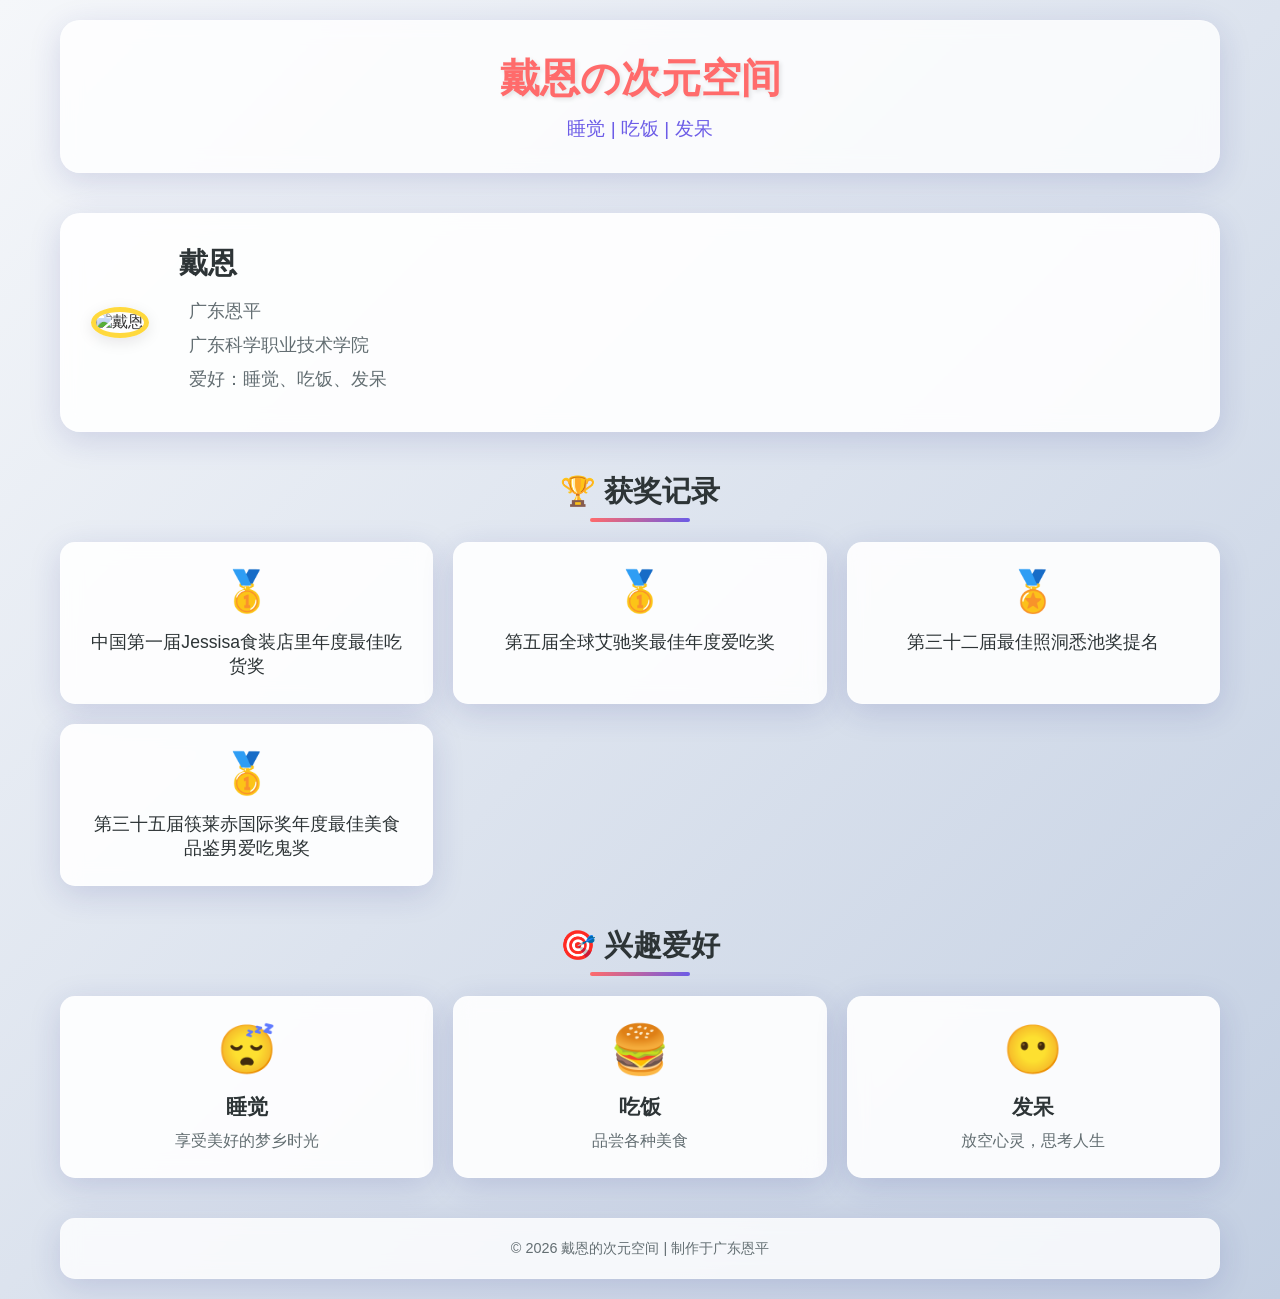
==== index.html @ af7767e3 "Initial commit: 次元可爱风格个人主页" ====
<!DOCTYPE html>
<html lang="zh-CN">
<head>
    <meta charset="UTF-8">
    <meta name="viewport" content="width=device-width, initial-scale=1.0">
    <title>戴恩的个人主页</title>
    <link rel="stylesheet" href="style.css">
    <script src="https://kit.fontawesome.com/a076d05399.js" crossorigin="anonymous"></script>
</head>
<body>
    <div class="container">
        <!-- 头部区域 -->
        <header class="header">
            <div class="header-content">
                <h1>戴恩の次元空间</h1>
                <p class="subtitle">睡觉 | 吃饭 | 发呆</p>
            </div>
        </header>

        <!-- 个人信息卡片 -->
        <section class="profile-card">
            <div class="profile-image">
                <img src="https://trae-api-cn.mchost.guru/api/ide/v1/text_to_image?prompt=cute%20anime%20boy%20with%20black%20hair%20and%20glasses%2C%20smiling%2C%20chibi%20style%2C%20pastel%20colors%2C%20simple%20background&image_size=square_hd" alt="戴恩">
            </div>
            <div class="profile-info">
                <h2>戴恩</h2>
                <p><i class="fas fa-map-marker-alt"></i> 广东恩平</p>
                <p><i class="fas fa-graduation-cap"></i> 广东科学职业技术学院</p>
                <p><i class="fas fa-heart"></i> 爱好：睡觉、吃饭、发呆</p>
            </div>
        </section>

        <!-- 奖项展示 -->
        <section class="awards-section">
            <h2 class="section-title">🏆 获奖记录</h2>
            <div class="awards-grid">
                <div class="award-card">
                    <div class="award-icon">🥇</div>
                    <h3>中国第一届Jessisa食装店里年度最佳吃货奖</h3>
                </div>
                <div class="award-card">
                    <div class="award-icon">🥇</div>
                    <h3>第五届全球艾驰奖最佳年度爱吃奖</h3>
                </div>
                <div class="award-card">
                    <div class="award-icon">🏅</div>
                    <h3>第三十二届最佳照洞悉池奖提名</h3>
                </div>
                <div class="award-card">
                    <div class="award-icon">🥇</div>
                    <h3>第三十五届筷莱赤国际奖年度最佳美食品鉴男爱吃鬼奖</h3>
                </div>
            </div>
        </section>

        <!-- 兴趣爱好 -->
        <section class="hobbies-section">
            <h2 class="section-title">🎯 兴趣爱好</h2>
            <div class="hobbies-grid">
                <div class="hobby-card">
                    <div class="hobby-icon">😴</div>
                    <h3>睡觉</h3>
                    <p>享受美好的梦乡时光</p>
                </div>
                <div class="hobby-card">
                    <div class="hobby-icon">🍔</div>
                    <h3>吃饭</h3>
                    <p>品尝各种美食</p>
                </div>
                <div class="hobby-card">
                    <div class="hobby-icon">😶</div>
                    <h3>发呆</h3>
                    <p>放空心灵，思考人生</p>
                </div>
            </div>
        </section>

        <!-- 底部 -->
        <footer class="footer">
            <p>© 2026 戴恩的次元空间 | 制作于广东恩平</p>
        </footer>
    </div>

    <script src="script.js"></script>
</body>
</html>
---- style.css ----
/* 全局样式 */
* {
    margin: 0;
    padding: 0;
    box-sizing: border-box;
}

body {
    font-family: 'Segoe UI', Tahoma, Geneva, Verdana, sans-serif;
    background: linear-gradient(135deg, #f5f7fa 0%, #c3cfe2 100%);
    min-height: 100vh;
    color: #333;
}

.container {
    max-width: 1200px;
    margin: 0 auto;
    padding: 20px;
}

/* 头部样式 */
.header {
    text-align: center;
    margin-bottom: 40px;
    background: rgba(255, 255, 255, 0.8);
    border-radius: 20px;
    padding: 30px;
    box-shadow: 0 8px 32px rgba(31, 38, 135, 0.15);
    backdrop-filter: blur(10px);
    border: 1px solid rgba(255, 255, 255, 0.18);
    animation: float 3s ease-in-out infinite;
}

.header h1 {
    font-size: 2.5rem;
    color: #ff6b6b;
    margin-bottom: 10px;
    text-shadow: 2px 2px 4px rgba(0, 0, 0, 0.1);
    font-weight: bold;
}

.subtitle {
    font-size: 1.2rem;
    color: #6c5ce7;
    font-weight: 500;
}

/* 个人信息卡片 */
.profile-card {
    display: flex;
    align-items: center;
    background: rgba(255, 255, 255, 0.9);
    border-radius: 20px;
    padding: 30px;
    margin-bottom: 40px;
    box-shadow: 0 8px 32px rgba(31, 38, 135, 0.15);
    backdrop-filter: blur(10px);
    border: 1px solid rgba(255, 255, 255, 0.18);
    transition: transform 0.3s ease;
}

.profile-card:hover {
    transform: translateY(-10px);
}

.profile-image {
    margin-right: 30px;
}

.profile-image img {
    width: 150px;
    height: 150px;
    border-radius: 50%;
    object-fit: cover;
    border: 5px solid #ffd93d;
    box-shadow: 0 4px 15px rgba(0, 0, 0, 0.1);
}

.profile-info h2 {
    font-size: 1.8rem;
    color: #2d3436;
    margin-bottom: 15px;
}

.profile-info p {
    font-size: 1.1rem;
    margin-bottom: 10px;
    color: #636e72;
    display: flex;
    align-items: center;
}

.profile-info i {
    margin-right: 10px;
    color: #6c5ce7;
}

/* 章节标题 */
.section-title {
    text-align: center;
    font-size: 1.8rem;
    color: #2d3436;
    margin-bottom: 30px;
    position: relative;
}

.section-title::after {
    content: '';
    position: absolute;
    bottom: -10px;
    left: 50%;
    transform: translateX(-50%);
    width: 100px;
    height: 4px;
    background: linear-gradient(90deg, #ff6b6b, #6c5ce7);
    border-radius: 2px;
}

/* 奖项展示 */
.awards-section {
    margin-bottom: 40px;
}

.awards-grid {
    display: grid;
    grid-template-columns: repeat(auto-fit, minmax(300px, 1fr));
    gap: 20px;
}

.award-card {
    background: rgba(255, 255, 255, 0.9);
    border-radius: 15px;
    padding: 25px;
    box-shadow: 0 8px 32px rgba(31, 38, 135, 0.15);
    backdrop-filter: blur(10px);
    border: 1px solid rgba(255, 255, 255, 0.18);
    text-align: center;
    transition: transform 0.3s ease;
}

.award-card:hover {
    transform: translateY(-5px);
    box-shadow: 0 12px 40px rgba(31, 38, 135, 0.2);
}

.award-icon {
    font-size: 2.5rem;
    margin-bottom: 15px;
}

.award-card h3 {
    font-size: 1.1rem;
    color: #2d3436;
    font-weight: 500;
}

/* 兴趣爱好 */
.hobbies-section {
    margin-bottom: 40px;
}

.hobbies-grid {
    display: grid;
    grid-template-columns: repeat(auto-fit, minmax(250px, 1fr));
    gap: 20px;
}

.hobby-card {
    background: rgba(255, 255, 255, 0.9);
    border-radius: 15px;
    padding: 25px;
    box-shadow: 0 8px 32px rgba(31, 38, 135, 0.15);
    backdrop-filter: blur(10px);
    border: 1px solid rgba(255, 255, 255, 0.18);
    text-align: center;
    transition: transform 0.3s ease;
}

.hobby-card:hover {
    transform: translateY(-5px);
    box-shadow: 0 12px 40px rgba(31, 38, 135, 0.2);
}

.hobby-icon {
    font-size: 3rem;
    margin-bottom: 15px;
}

.hobby-card h3 {
    font-size: 1.3rem;
    color: #2d3436;
    margin-bottom: 10px;
}

.hobby-card p {
    color: #636e72;
    font-size: 1rem;
}

/* 底部 */
.footer {
    text-align: center;
    padding: 20px;
    background: rgba(255, 255, 255, 0.8);
    border-radius: 15px;
    margin-top: 40px;
    box-shadow: 0 8px 32px rgba(31, 38, 135, 0.15);
    backdrop-filter: blur(10px);
    border: 1px solid rgba(255, 255, 255, 0.18);
}

.footer p {
    color: #636e72;
    font-size: 0.9rem;
}

/* 动画效果 */
@keyframes float {
    0% {
        transform: translateY(0px);
    }
    50% {
        transform: translateY(-10px);
    }
    100% {
        transform: translateY(0px);
    }
}

/* 响应式设计 */
@media (max-width: 768px) {
    .profile-card {
        flex-direction: column;
        text-align: center;
    }
    
    .profile-image {
        margin-right: 0;
        margin-bottom: 20px;
    }
    
    .header h1 {
        font-size: 2rem;
    }
    
    .awards-grid,
    .hobbies-grid {
        grid-template-columns: 1fr;
    }
}

/* 滚动条样式 */
::-webkit-scrollbar {
    width: 10px;
}

::-webkit-scrollbar-track {
    background: #f1f1f1;
    border-radius: 10px;
}

::-webkit-scrollbar-thumb {
    background: #ff6b6b;
    border-radius: 10px;
}

::-webkit-scrollbar-thumb:hover {
    background: #6c5ce7;
}
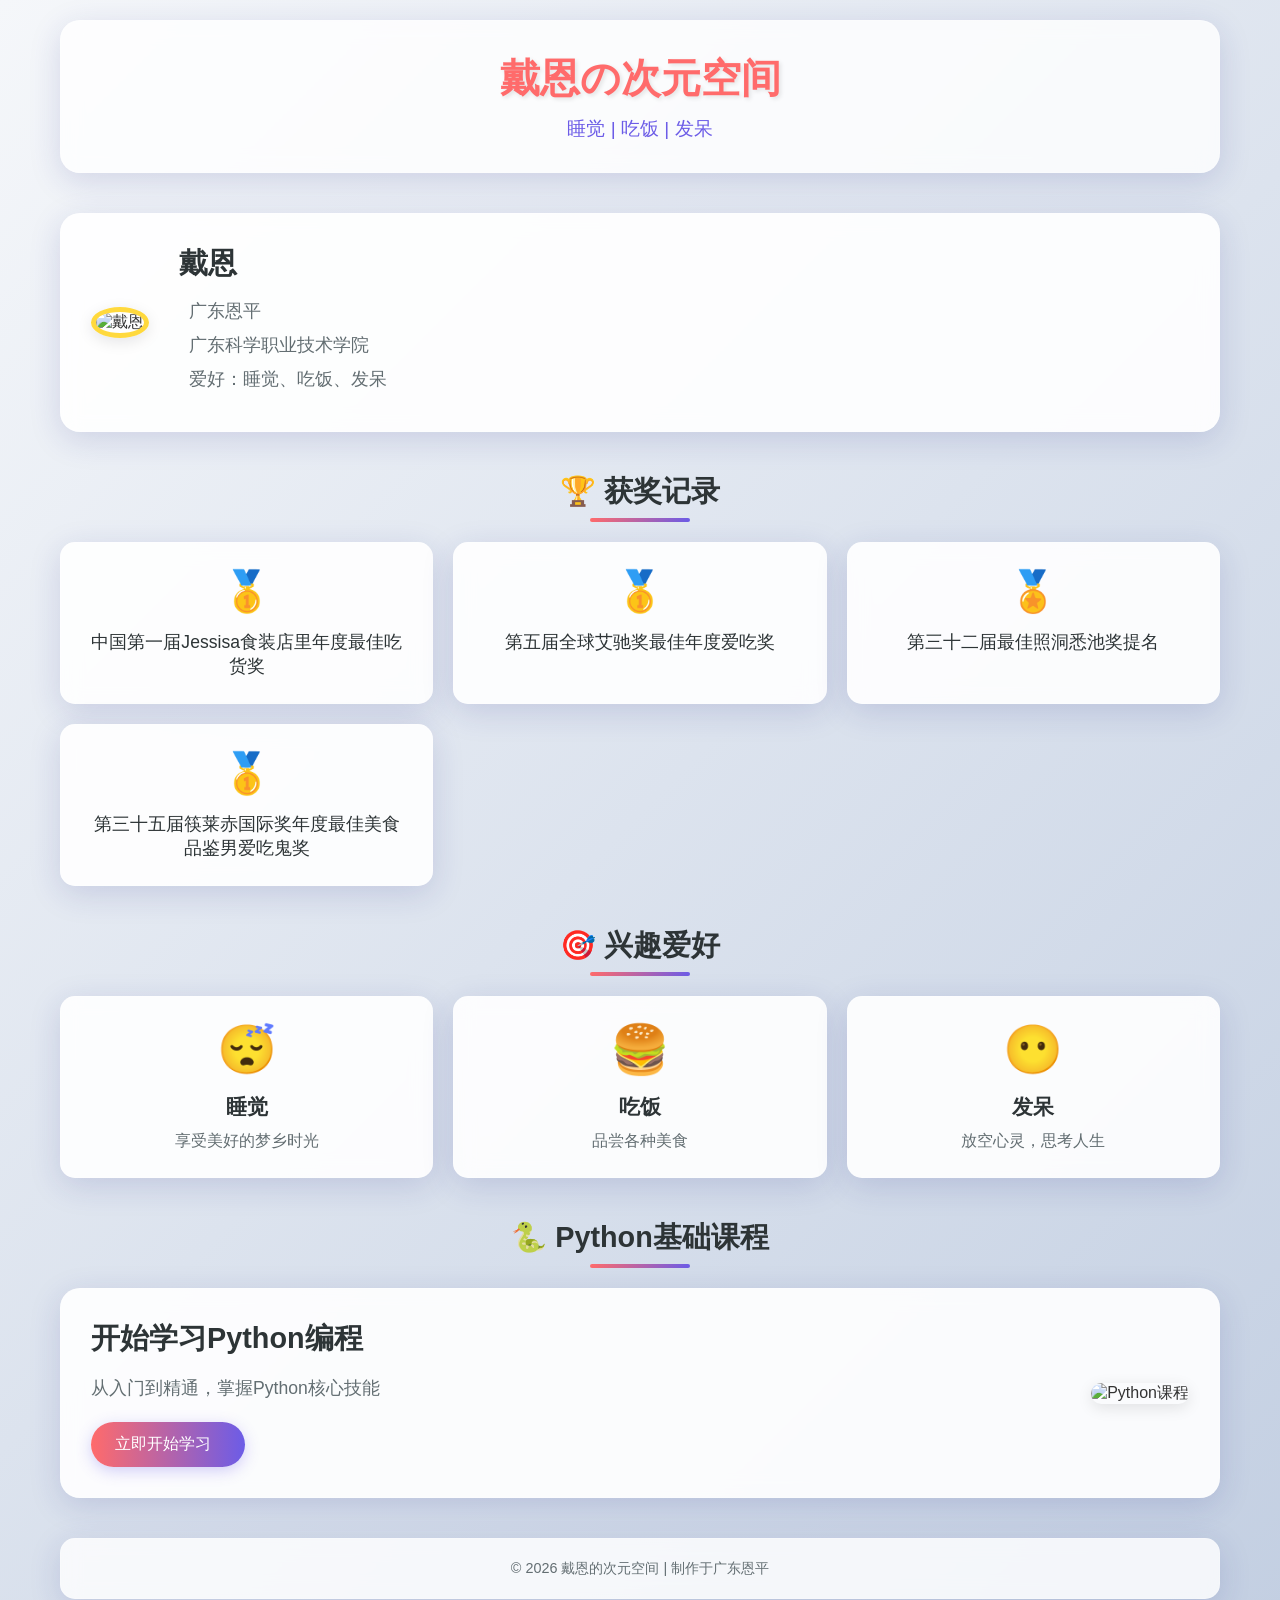
==== commit 96f97e77: "添加Python基础课程学习模块" ====
--- a/index.html
+++ b/index.html
@@ -75,6 +75,21 @@
             </div>
         </section>
 
+        <!-- Python课程 -->
+        <section class="python-course-section">
+            <h2 class="section-title">🐍 Python基础课程</h2>
+            <div class="course-entry-card">
+                <div class="course-entry-content">
+                    <h3>开始学习Python编程</h3>
+                    <p>从入门到精通，掌握Python核心技能</p>
+                    <a href="python-course.html" class="course-link">立即开始学习 <i class="fas fa-arrow-right"></i></a>
+                </div>
+                <div class="course-entry-image">
+                    <img src="https://trae-api-cn.mchost.guru/api/ide/v1/text_to_image?prompt=Python%20programming%20language%20logo%20with%20code%20snippets%2C%20modern%20design%2C%20colorful%20background&image_size=square" alt="Python课程">
+                </div>
+            </div>
+        </section>
+
         <!-- 底部 -->
         <footer class="footer">
             <p>© 2026 戴恩的次元空间 | 制作于广东恩平</p>
--- a/style.css
+++ b/style.css
@@ -247,6 +247,288 @@
     .hobbies-grid {
         grid-template-columns: 1fr;
     }
+    
+    .course-entry-card {
+        flex-direction: column;
+        text-align: center;
+    }
+    
+    .course-entry-content {
+        margin-right: 0;
+        margin-bottom: 20px;
+    }
+    
+    .course-entry-image img {
+        width: 150px;
+        height: 150px;
+    }
+    
+    .lessons-grid {
+        grid-template-columns: 1fr;
+    }
+    
+    .resources-grid {
+        grid-template-columns: 1fr;
+    }
+    
+    .nav {
+        flex-direction: column;
+        align-items: center;
+    }
+    
+    .nav-link {
+        width: 200px;
+        justify-content: center;
+    }
+}
+
+/* 导航栏样式 */
+.nav {
+    display: flex;
+    justify-content: center;
+    margin-bottom: 40px;
+    gap: 20px;
+}
+
+.nav-link {
+    display: flex;
+    align-items: center;
+    padding: 10px 20px;
+    background: rgba(255, 255, 255, 0.9);
+    border-radius: 25px;
+    text-decoration: none;
+    color: #636e72;
+    font-weight: 500;
+    box-shadow: 0 4px 15px rgba(31, 38, 135, 0.1);
+    transition: all 0.3s ease;
+    border: 1px solid rgba(255, 255, 255, 0.18);
+}
+
+.nav-link:hover {
+    background: #6c5ce7;
+    color: white;
+    transform: translateY(-3px);
+    box-shadow: 0 8px 25px rgba(108, 92, 231, 0.3);
+}
+
+.nav-link.active {
+    background: #ff6b6b;
+    color: white;
+}
+
+.nav-link i {
+    margin-right: 8px;
+}
+
+/* 课程介绍 */
+.course-intro {
+    margin-bottom: 40px;
+}
+
+.course-card {
+    background: rgba(255, 255, 255, 0.9);
+    border-radius: 20px;
+    padding: 30px;
+    box-shadow: 0 8px 32px rgba(31, 38, 135, 0.15);
+    backdrop-filter: blur(10px);
+    border: 1px solid rgba(255, 255, 255, 0.18);
+}
+
+.course-card p {
+    font-size: 1.1rem;
+    margin-bottom: 15px;
+    color: #636e72;
+    line-height: 1.6;
+}
+
+.course-card ul {
+    list-style: none;
+    padding-left: 20px;
+}
+
+.course-card li {
+    position: relative;
+    font-size: 1.1rem;
+    margin-bottom: 10px;
+    color: #636e72;
+    line-height: 1.4;
+}
+
+.course-card li::before {
+    content: '✨';
+    position: absolute;
+    left: -20px;
+    top: 0;
+}
+
+/* 课程大纲 */
+.course-outline {
+    margin-bottom: 40px;
+}
+
+.lessons-grid {
+    display: grid;
+    grid-template-columns: repeat(auto-fit, minmax(300px, 1fr));
+    gap: 20px;
+}
+
+.lesson-card {
+    background: rgba(255, 255, 255, 0.9);
+    border-radius: 15px;
+    padding: 25px;
+    box-shadow: 0 8px 32px rgba(31, 38, 135, 0.15);
+    backdrop-filter: blur(10px);
+    border: 1px solid rgba(255, 255, 255, 0.18);
+    transition: transform 0.3s ease;
+}
+
+.lesson-card:hover {
+    transform: translateY(-5px);
+    box-shadow: 0 12px 40px rgba(31, 38, 135, 0.2);
+}
+
+.lesson-icon {
+    font-size: 2.5rem;
+    margin-bottom: 15px;
+    text-align: center;
+}
+
+.lesson-card h3 {
+    font-size: 1.3rem;
+    color: #2d3436;
+    margin-bottom: 10px;
+    text-align: center;
+}
+
+.lesson-card p {
+    color: #636e72;
+    font-size: 1rem;
+    text-align: center;
+    line-height: 1.4;
+}
+
+/* 学习资源 */
+.resources-section {
+    margin-bottom: 40px;
+}
+
+.resources-grid {
+    display: grid;
+    grid-template-columns: repeat(auto-fit, minmax(250px, 1fr));
+    gap: 20px;
+}
+
+.resource-card {
+    background: rgba(255, 255, 255, 0.9);
+    border-radius: 15px;
+    padding: 25px;
+    box-shadow: 0 8px 32px rgba(31, 38, 135, 0.15);
+    backdrop-filter: blur(10px);
+    border: 1px solid rgba(255, 255, 255, 0.18);
+    text-align: center;
+    transition: transform 0.3s ease;
+}
+
+.resource-card:hover {
+    transform: translateY(-5px);
+    box-shadow: 0 12px 40px rgba(31, 38, 135, 0.2);
+}
+
+.resource-icon {
+    font-size: 3rem;
+    margin-bottom: 15px;
+}
+
+.resource-card h3 {
+    font-size: 1.3rem;
+    color: #2d3436;
+    margin-bottom: 15px;
+}
+
+.resource-card p {
+    color: #636e72;
+    font-size: 1rem;
+    margin-bottom: 8px;
+    line-height: 1.4;
+}
+
+/* Python课程入口 */
+.python-course-section {
+    margin-bottom: 40px;
+}
+
+.course-entry-card {
+    display: flex;
+    align-items: center;
+    background: rgba(255, 255, 255, 0.9);
+    border-radius: 20px;
+    padding: 30px;
+    box-shadow: 0 8px 32px rgba(31, 38, 135, 0.15);
+    backdrop-filter: blur(10px);
+    border: 1px solid rgba(255, 255, 255, 0.18);
+    transition: transform 0.3s ease;
+}
+
+.course-entry-card:hover {
+    transform: translateY(-10px);
+    box-shadow: 0 12px 40px rgba(31, 38, 135, 0.2);
+}
+
+.course-entry-content {
+    flex: 1;
+    margin-right: 30px;
+}
+
+.course-entry-content h3 {
+    font-size: 1.8rem;
+    color: #2d3436;
+    margin-bottom: 15px;
+}
+
+.course-entry-content p {
+    font-size: 1.1rem;
+    color: #636e72;
+    margin-bottom: 20px;
+    line-height: 1.6;
+}
+
+.course-link {
+    display: inline-flex;
+    align-items: center;
+    padding: 12px 24px;
+    background: linear-gradient(90deg, #ff6b6b, #6c5ce7);
+    color: white;
+    text-decoration: none;
+    border-radius: 25px;
+    font-weight: 500;
+    transition: all 0.3s ease;
+    box-shadow: 0 4px 15px rgba(108, 92, 231, 0.3);
+}
+
+.course-link:hover {
+    transform: translateY(-3px);
+    box-shadow: 0 8px 25px rgba(108, 92, 231, 0.5);
+}
+
+.course-link i {
+    margin-left: 10px;
+    transition: transform 0.3s ease;
+}
+
+.course-link:hover i {
+    transform: translateX(5px);
+}
+
+.course-entry-image {
+    flex-shrink: 0;
+}
+
+.course-entry-image img {
+    width: 200px;
+    height: 200px;
+    border-radius: 15px;
+    object-fit: cover;
+    box-shadow: 0 4px 15px rgba(0, 0, 0, 0.1);
 }
 
 /* 滚动条样式 */
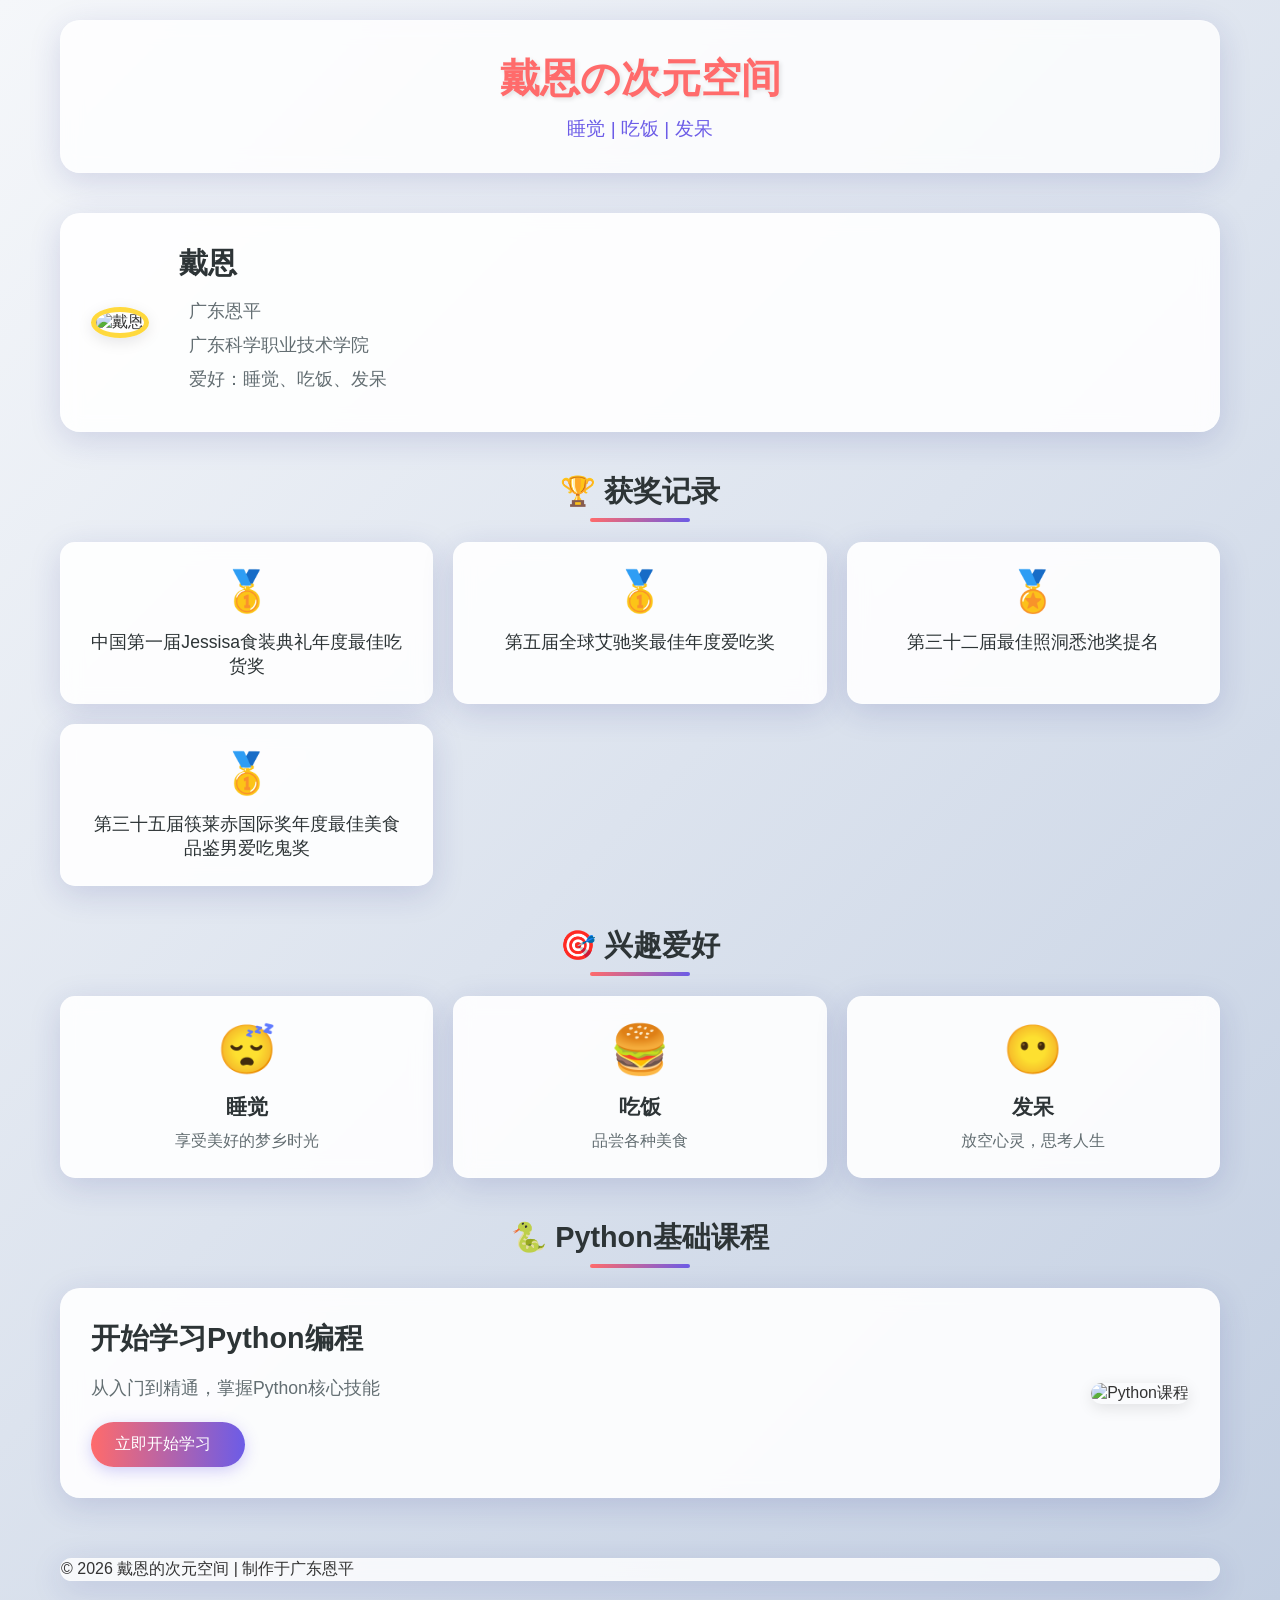
==== commit 35b72de9: "修改获奖记录文本，将食装店里改为食装典礼" ====
--- a/index.html
+++ b/index.html
@@ -36,7 +36,7 @@
             <div class="awards-grid">
                 <div class="award-card">
                     <div class="award-icon">🥇</div>
-                    <h3>中国第一届Jessisa食装店里年度最佳吃货奖</h3>
+                    <h3>中国第一届Jessisa食装典礼年度最佳吃货奖</h3>
                 </div>
                 <div class="award-card">
                     <div class="award-icon">🥇</div>
--- a/style.css
+++ b/style.css
@@ -42,6 +42,34 @@
 .subtitle {
     font-size: 1.2rem;
     color: #6c5ce7;
+    font-weight: 500;
+}
+
+/* 课程头部 */
+.course-header {
+    text-align: center;
+    margin-bottom: 60px;
+    background: rgba(255, 255, 255, 0.8);
+    border-radius: 20px;
+    padding: 60px 30px;
+    box-shadow: 0 8px 32px rgba(31, 38, 135, 0.15);
+    backdrop-filter: blur(10px);
+    border: 1px solid rgba(255, 255, 255, 0.18);
+    animation: float 3s ease-in-out infinite;
+}
+
+.course-header h1 {
+    font-size: 3rem;
+    color: #ff6b6b;
+    margin-bottom: 15px;
+    text-shadow: 2px 2px 4px rgba(0, 0, 0, 0.1);
+    font-weight: bold;
+}
+
+.course-tagline {
+    font-size: 1.3rem;
+    color: #636e72;
+    margin-top: 20px;
     font-weight: 500;
 }
 
@@ -199,17 +227,61 @@
 
 /* 底部 */
 .footer {
-    text-align: center;
-    padding: 20px;
     background: rgba(255, 255, 255, 0.8);
     border-radius: 15px;
-    margin-top: 40px;
-    box-shadow: 0 8px 32px rgba(31, 38, 135, 0.15);
-    backdrop-filter: blur(10px);
-    border: 1px solid rgba(255, 255, 255, 0.18);
-}
-
-.footer p {
+    margin-top: 60px;
+    box-shadow: 0 8px 32px rgba(31, 38, 135, 0.15);
+    backdrop-filter: blur(10px);
+    border: 1px solid rgba(255, 255, 255, 0.18);
+}
+
+.footer-content {
+    max-width: 1200px;
+    margin: 0 auto;
+    padding: 40px 20px;
+    display: flex;
+    flex-direction: column;
+    align-items: center;
+    gap: 20px;
+}
+
+.footer-logo {
+    font-size: 1.5rem;
+    font-weight: bold;
+    color: #ff6b6b;
+    display: flex;
+    align-items: center;
+    gap: 10px;
+}
+
+.footer-logo i {
+    font-size: 1.8rem;
+}
+
+.footer-links {
+    display: flex;
+    gap: 30px;
+    flex-wrap: wrap;
+    justify-content: center;
+}
+
+.footer-links a {
+    text-decoration: none;
+    color: #636e72;
+    font-weight: 500;
+    transition: color 0.3s ease;
+}
+
+.footer-links a:hover {
+    color: #6c5ce7;
+}
+
+.footer-copyright {
+    margin-top: 10px;
+    text-align: center;
+}
+
+.footer-copyright p {
     color: #636e72;
     font-size: 0.9rem;
 }
@@ -271,6 +343,10 @@
         grid-template-columns: 1fr;
     }
     
+    .content-grid {
+        grid-template-columns: 1fr;
+    }
+    
     .nav {
         flex-direction: column;
         align-items: center;
@@ -280,44 +356,111 @@
         width: 200px;
         justify-content: center;
     }
-}
-
-/* 导航栏样式 */
-.nav {
-    display: flex;
-    justify-content: center;
-    margin-bottom: 40px;
-    gap: 20px;
-}
-
-.nav-link {
-    display: flex;
+    
+    /* 响应式导航栏 */
+    .nav-container {
+        flex-direction: column;
+        height: auto;
+        padding: 20px;
+        gap: 20px;
+    }
+    
+    .nav-menu {
+        flex-wrap: wrap;
+        justify-content: center;
+        gap: 15px;
+    }
+    
+    .course-header {
+        padding: 40px 20px;
+    }
+    
+    .course-header h1 {
+        font-size: 2.5rem;
+    }
+    
+    .footer-content {
+        padding: 30px 20px;
+    }
+    
+    .footer-links {
+        gap: 15px;
+    }
+}
+
+/* 顶部导航栏 */
+.main-nav {
+    background: rgba(255, 255, 255, 0.95);
+    box-shadow: 0 2px 20px rgba(31, 38, 135, 0.1);
+    position: sticky;
+    top: 0;
+    z-index: 1000;
+    backdrop-filter: blur(10px);
+    border-bottom: 1px solid rgba(255, 255, 255, 0.18);
+}
+
+.nav-container {
+    max-width: 1200px;
+    margin: 0 auto;
+    padding: 0 20px;
+    display: flex;
+    justify-content: space-between;
     align-items: center;
-    padding: 10px 20px;
-    background: rgba(255, 255, 255, 0.9);
-    border-radius: 25px;
+    height: 70px;
+}
+
+.nav-brand {
+    font-size: 1.5rem;
+    font-weight: bold;
+}
+
+.brand-link {
+    display: flex;
+    align-items: center;
     text-decoration: none;
+    color: #ff6b6b;
+    transition: color 0.3s ease;
+}
+
+.brand-link:hover {
+    color: #6c5ce7;
+}
+
+.brand-link i {
+    margin-right: 10px;
+    font-size: 1.8rem;
+}
+
+.nav-menu {
+    display: flex;
+    gap: 30px;
+}
+
+.nav-item {
+    text-decoration: none;
     color: #636e72;
     font-weight: 500;
-    box-shadow: 0 4px 15px rgba(31, 38, 135, 0.1);
     transition: all 0.3s ease;
-    border: 1px solid rgba(255, 255, 255, 0.18);
-}
-
-.nav-link:hover {
+    position: relative;
+}
+
+.nav-item:hover {
+    color: #6c5ce7;
+}
+
+.nav-item::after {
+    content: '';
+    position: absolute;
+    bottom: -5px;
+    left: 0;
+    width: 0;
+    height: 2px;
     background: #6c5ce7;
-    color: white;
-    transform: translateY(-3px);
-    box-shadow: 0 8px 25px rgba(108, 92, 231, 0.3);
-}
-
-.nav-link.active {
-    background: #ff6b6b;
-    color: white;
-}
-
-.nav-link i {
-    margin-right: 8px;
+    transition: width 0.3s ease;
+}
+
+.nav-item:hover::after {
+    width: 100%;
 }
 
 /* 课程介绍 */
@@ -407,49 +550,100 @@
     line-height: 1.4;
 }
 
-/* 学习资源 */
-.resources-section {
-    margin-bottom: 40px;
-}
-
-.resources-grid {
+/* 核心内容 */
+.core-content {
+    margin-bottom: 40px;
+}
+
+.content-grid {
     display: grid;
-    grid-template-columns: repeat(auto-fit, minmax(250px, 1fr));
+    grid-template-columns: repeat(auto-fit, minmax(300px, 1fr));
     gap: 20px;
 }
 
-.resource-card {
+.content-card {
     background: rgba(255, 255, 255, 0.9);
     border-radius: 15px;
     padding: 25px;
     box-shadow: 0 8px 32px rgba(31, 38, 135, 0.15);
     backdrop-filter: blur(10px);
     border: 1px solid rgba(255, 255, 255, 0.18);
-    text-align: center;
     transition: transform 0.3s ease;
 }
 
-.resource-card:hover {
+.content-card:hover {
     transform: translateY(-5px);
     box-shadow: 0 12px 40px rgba(31, 38, 135, 0.2);
 }
 
-.resource-icon {
-    font-size: 3rem;
-    margin-bottom: 15px;
-}
-
-.resource-card h3 {
+.content-icon {
+    font-size: 2.5rem;
+    margin-bottom: 15px;
+    text-align: center;
+}
+
+.content-card h3 {
     font-size: 1.3rem;
     color: #2d3436;
     margin-bottom: 15px;
-}
-
-.resource-card p {
-    color: #636e72;
+    text-align: center;
+}
+
+.content-card ul {
+    list-style: none;
+    padding-left: 0;
+}
+
+.content-card li {
+    position: relative;
     font-size: 1rem;
     margin-bottom: 8px;
+    color: #636e72;
     line-height: 1.4;
+    padding-left: 20px;
+}
+
+.content-card li::before {
+    content: '•';
+    position: absolute;
+    left: 0;
+    top: 0;
+    color: #6c5ce7;
+    font-weight: bold;
+}
+
+/* 学习目标 */
+.learning-goals {
+    margin-bottom: 40px;
+}
+
+.goals-card {
+    background: rgba(255, 255, 255, 0.9);
+    border-radius: 20px;
+    padding: 30px;
+    box-shadow: 0 8px 32px rgba(31, 38, 135, 0.15);
+    backdrop-filter: blur(10px);
+    border: 1px solid rgba(255, 255, 255, 0.18);
+}
+
+.goals-card ul {
+    list-style: none;
+    padding-left: 20px;
+}
+
+.goals-card li {
+    position: relative;
+    font-size: 1.1rem;
+    margin-bottom: 12px;
+    color: #636e72;
+    line-height: 1.4;
+}
+
+.goals-card li::before {
+    content: '🎯';
+    position: absolute;
+    left: -20px;
+    top: 0;
 }
 
 /* Python课程入口 */
